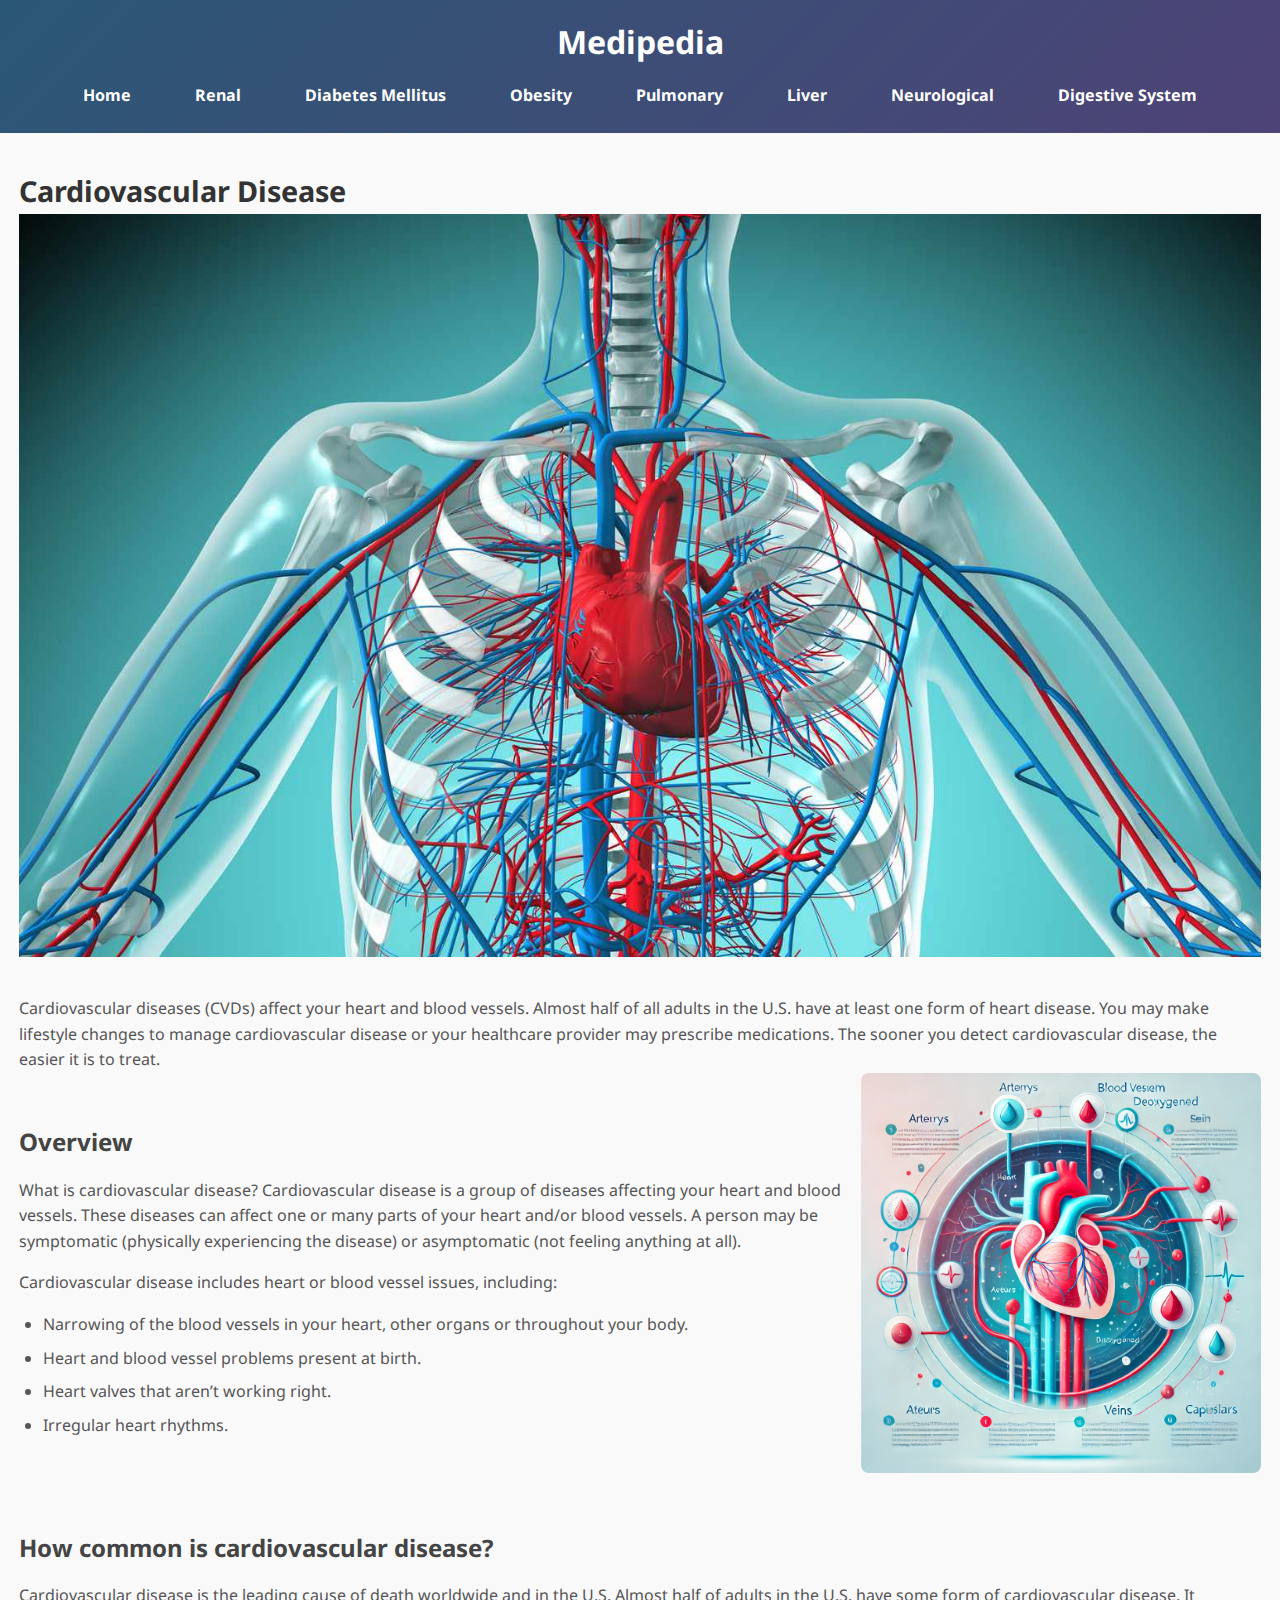
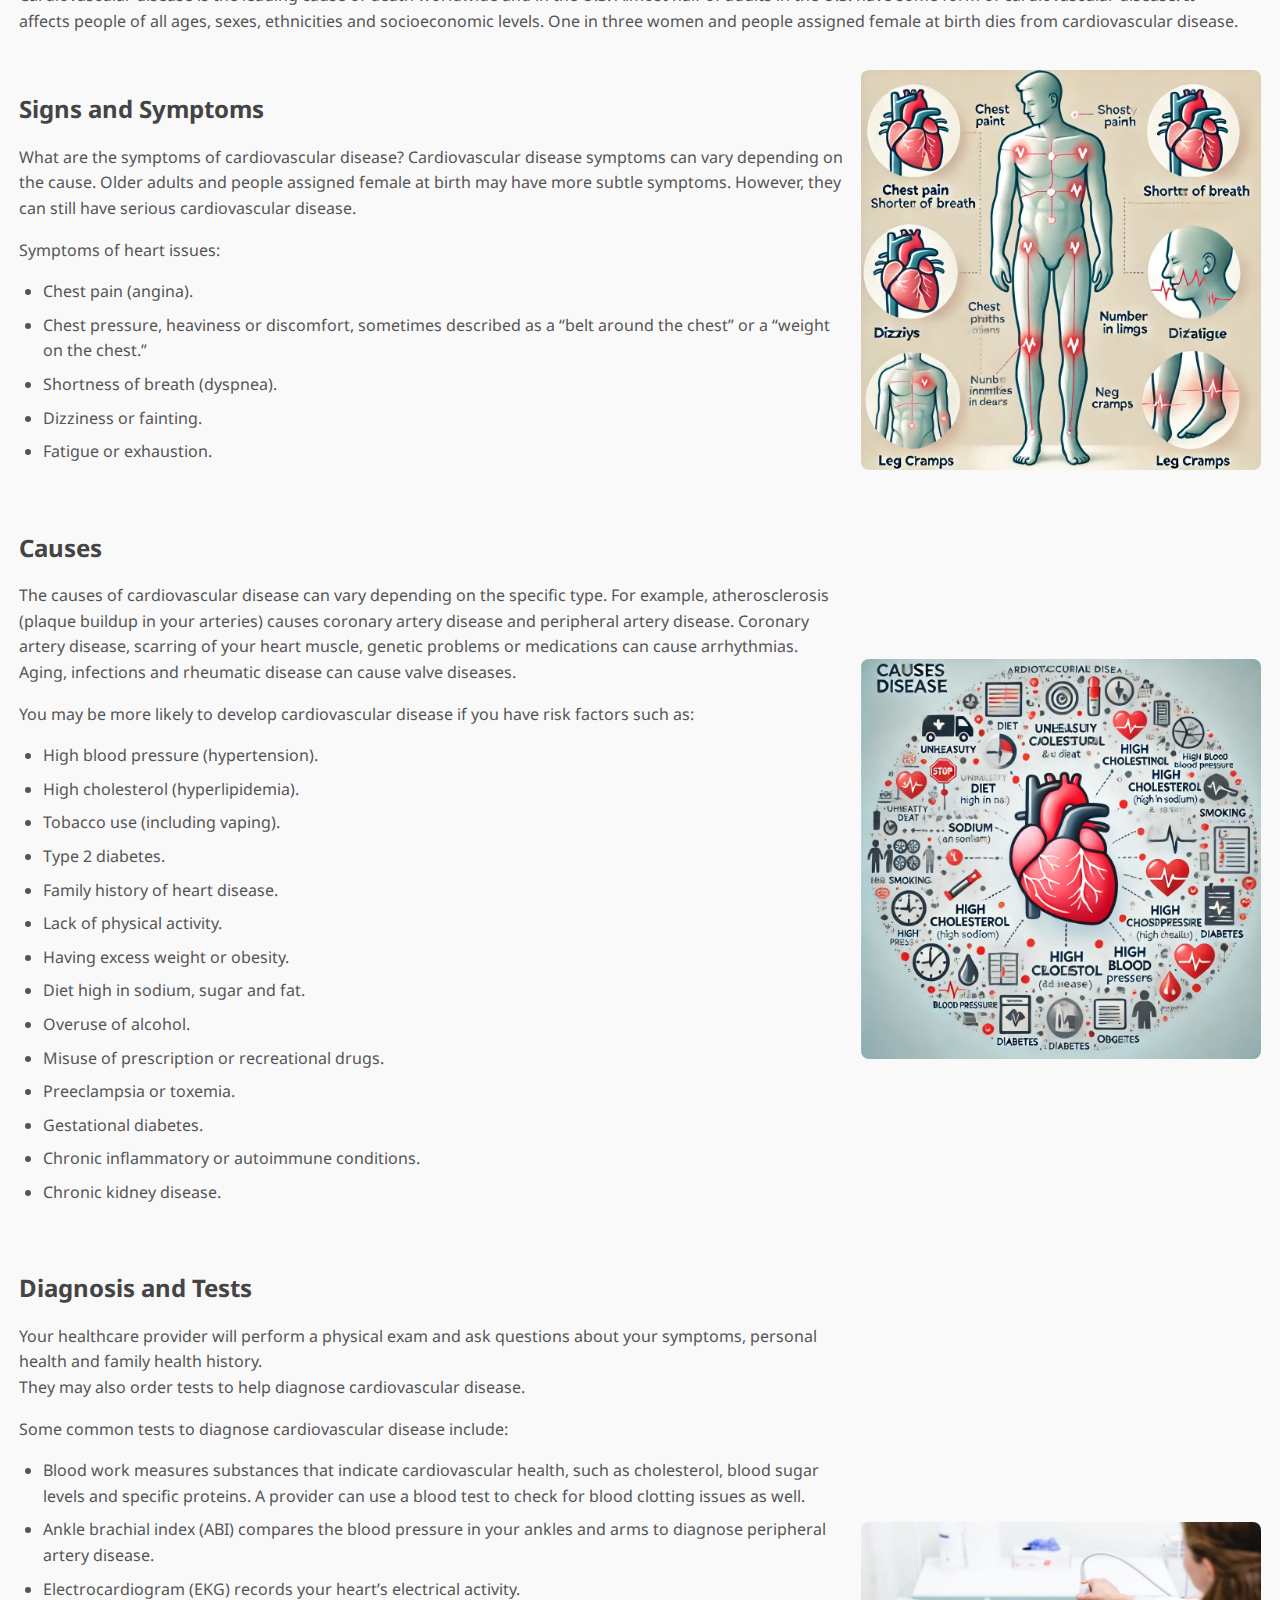
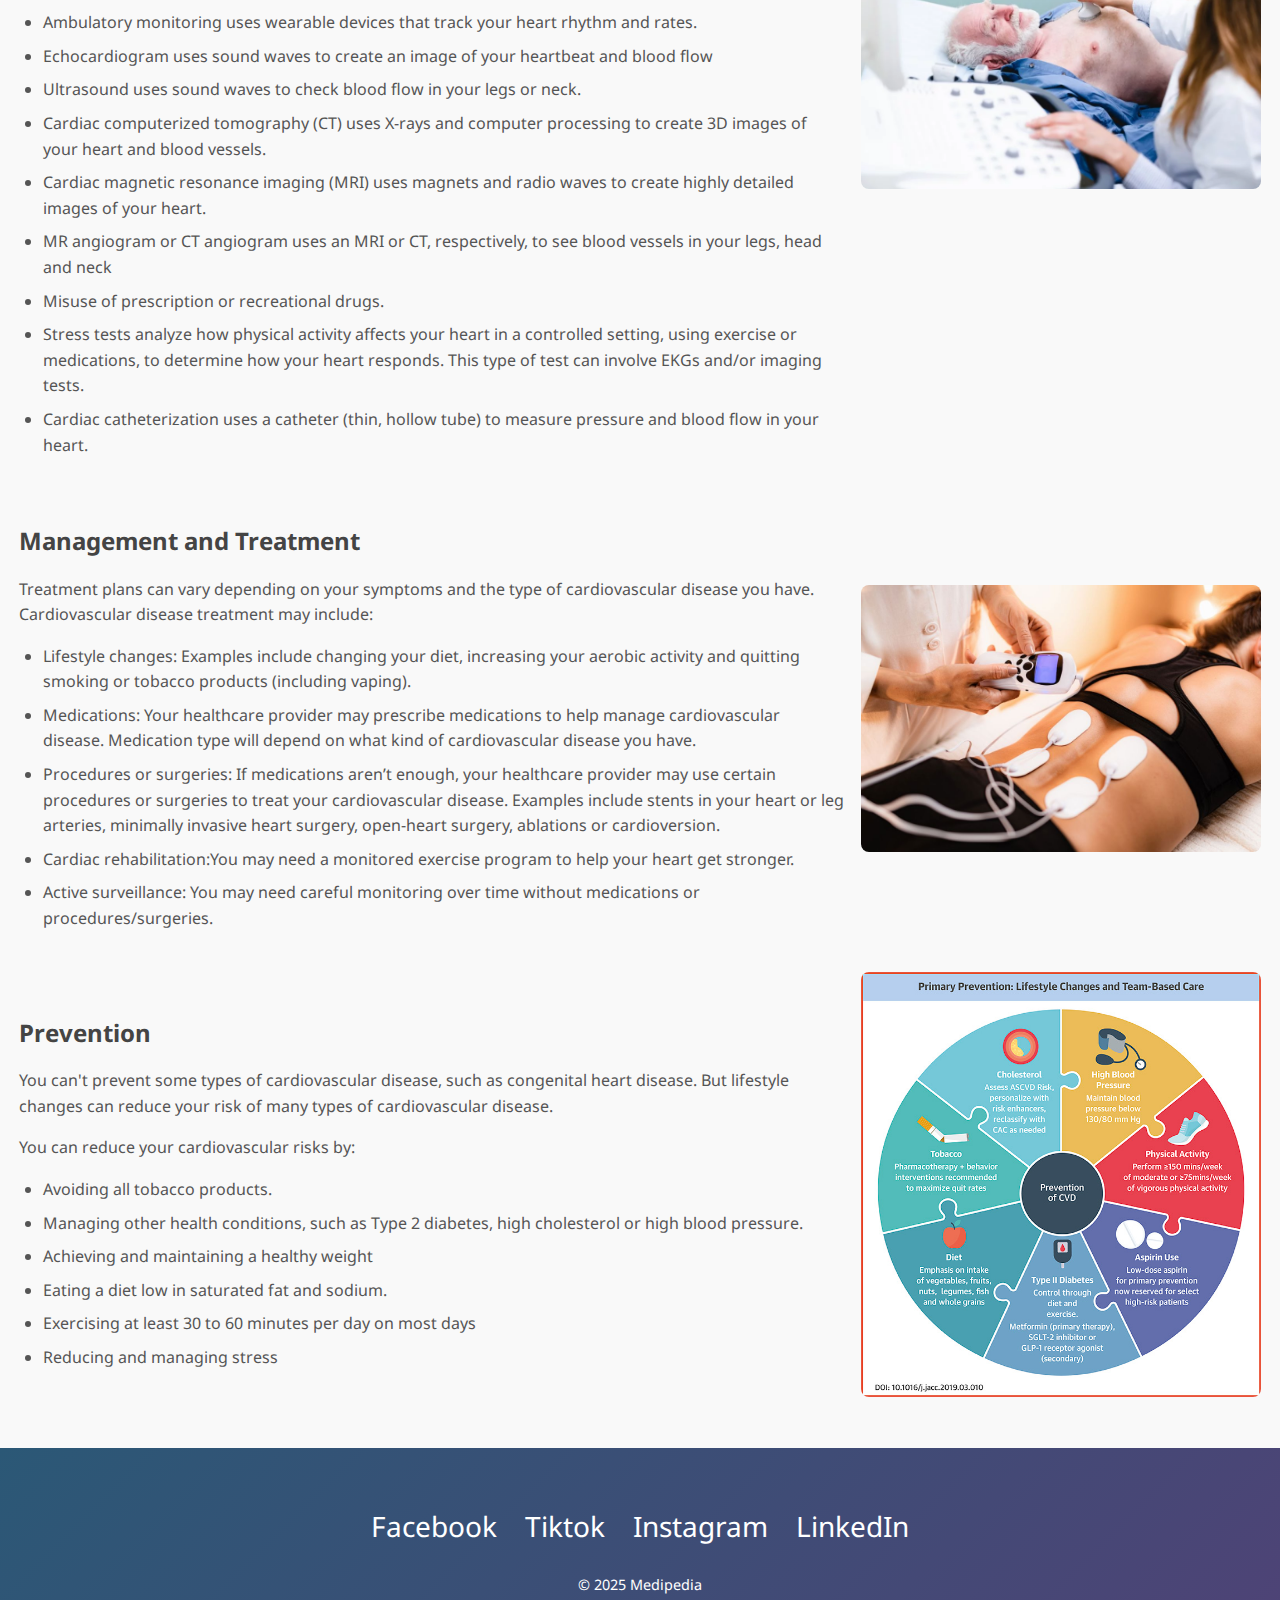
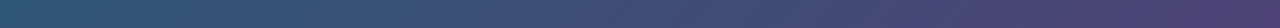
==== cardiovascular.html @ 30bf516c "Medipedia Project" ====
<!DOCTYPE html>
<html lang="en">
<head>
    <meta charset="UTF-8">
    <meta name="viewport" content="width=device-width, initial-scale=1.0">
    <title>Cardiovascular Disease - Medipedia</title>
    <link rel="stylesheet" href="cardiovascular.css">
</head>
<body>
    <header>
        <h1>Medipedia</h1>
        <nav>
            <ul>
                <li><a href="index.html">Home</a></li>
                <li><a href="renal.html">Renal</a></li>
                <li><a href="diabetes.html">Diabetes Mellitus</a></li>
                <li><a href="obesity.html">Obesity</a></li>
                <li><a href="Pulmonary.html">Pulmonary</a></li>
                <li><a href="Liver.html">Liver </a></li>
                <li><a href="Neurological .html">Neurological </a></li>
                <li><a href="Digestive.html">Digestive System </a></li>
            </ul>
        </nav>
    </header>
    <main>
        <section class="content">
            <h2>Cardiovascular Disease</h2>
            <img src="images/cardis.jpg" alt="Cardiovascular Disease" class="intro-img">
            <p>Cardiovascular diseases (CVDs) affect your heart and blood vessels. Almost half of all adults in the U.S. have at least one form of heart disease. You may make lifestyle changes to manage cardiovascular disease or your healthcare provider may prescribe medications. The sooner you detect cardiovascular disease, the easier it is to treat.</p>
            
            <div class="section-with-img">
                <div class="text">
                    <h3>Overview</h3>
                    <p>What is cardiovascular disease? Cardiovascular disease is a group of diseases affecting your heart and blood vessels. These diseases can affect one or many parts of your heart and/or blood vessels. A person may be symptomatic (physically experiencing the disease) or asymptomatic (not feeling anything at all).</p>
                    <p>Cardiovascular disease includes heart or blood vessel issues, including:</p>
                    <ul>
                        <li>Narrowing of the blood vessels in your heart, other organs or throughout your body.</li>
                        <li>Heart and blood vessel problems present at birth.</li>
                        <li>Heart valves that aren’t working right.</li>
                        <li>Irregular heart rhythms.</li>
                    </ul>
                </div>
                <img src="images/overviwe.webp" alt="Overview" class="side-img">
            </div>

            <div class="section-with-img">
                <div class="text">
                    <h3>How common is cardiovascular disease?</h3>
                    <p>Cardiovascular disease is the leading cause of death worldwide and in the U.S. Almost half of adults in the U.S. have some form of cardiovascular disease. It affects people of all ages, sexes, ethnicities and socioeconomic levels. One in three women and people assigned female at birth dies from cardiovascular disease.</p>
                </div>
            </div>

            <div class="section-with-img">
                <div class="text">
                    <h3>Signs and Symptoms</h3>
                    <p>What are the symptoms of cardiovascular disease? Cardiovascular disease symptoms can vary depending on the cause. Older adults and people assigned female at birth may have more subtle symptoms. However, they can still have serious cardiovascular disease.</p>
                    <p>Symptoms of heart issues:</p>
                    <ul>
                        <li>Chest pain (angina).</li>
                        <li>Chest pressure, heaviness or discomfort, sometimes described as a “belt around the chest” or a “weight on the chest.”</li>
                        <li>Shortness of breath (dyspnea).</li>
                        <li>Dizziness or fainting.</li>
                        <li>Fatigue or exhaustion.</li>
                    </ul>
                </div>
                <img src="images/signs.webp" alt="Symptoms" class="side-img">
            </div>

            <div class="section-with-img">
                <div class="text">
                    <h3>Causes</h3>
                    <p>The causes of cardiovascular disease can vary depending on the specific type. For example, atherosclerosis (plaque buildup in your arteries) causes coronary artery disease and peripheral artery disease. Coronary artery disease, scarring of your heart muscle, genetic problems or medications can cause arrhythmias. Aging, infections and rheumatic disease can cause valve diseases.</p>
                    <p>You may be more likely to develop cardiovascular disease if you have risk factors such as:</p>
                    <ul>
                        <li>High blood pressure (hypertension).</li>
                        <li>High cholesterol (hyperlipidemia).</li>
                        <li>Tobacco use (including vaping).</li>
                        <li>Type 2 diabetes.</li>
                        <li>Family history of heart disease.</li>
                        <li>Lack of physical activity.</li>
                        <li>Having excess weight or obesity.</li>
                        <li>Diet high in sodium, sugar and fat.</li>
                        <li>Overuse of alcohol.</li>
                        <li>Misuse of prescription or recreational drugs.</li>
                        <li>Preeclampsia or toxemia.</li>
                        <li>Gestational diabetes.</li>
                        <li>Chronic inflammatory or autoimmune conditions.</li>
                        <li>Chronic kidney disease.</li>
                    </ul>
                </div>
                <img src="images/causes.webp" alt="Causes" class="side-img">
            </div>
            <div class="section-with-img">
                <div class="text">
                    <h3>Diagnosis and Tests</h3>
                    <p>Your healthcare provider will perform a physical exam and ask questions about your symptoms, personal health and family health history. <br> They may also order tests to help diagnose cardiovascular disease.</p>
                    <p>Some common tests to diagnose cardiovascular disease include:</p>
                    <ul>
                        <li>Blood work measures substances that indicate cardiovascular health, such as cholesterol, blood sugar levels and specific proteins. A provider can use a blood test to check for blood clotting issues as well.</li>
                        <li>Ankle brachial index (ABI) compares the blood pressure in your ankles and arms to diagnose peripheral artery disease.</li>
                        <li>Electrocardiogram (EKG) records your heart’s electrical activity.</li>
                        <li>Ambulatory monitoring uses wearable devices that track your heart rhythm and rates.</li>
                        <li>Echocardiogram uses sound waves to create an image of your heartbeat and blood flow</li>
                        <li>Ultrasound uses sound waves to check blood flow in your legs or neck.</li>
                        <li>Cardiac computerized tomography (CT) uses X-rays and computer processing to create 3D images of your heart and blood vessels.</li>
                        <li>Cardiac magnetic resonance imaging (MRI) uses magnets and radio waves to create highly detailed images of your heart.</li>
                        <li>MR angiogram or CT angiogram uses an MRI or CT, respectively, to see blood vessels in your legs, head and neck</li>
                        <li>Misuse of prescription or recreational drugs.</li>
                        <li>Stress tests analyze how physical activity affects your heart in a controlled setting, using exercise or medications, to determine how your heart responds. This type of test can involve EKGs and/or imaging tests.</li>
                        <li>Cardiac catheterization uses a catheter (thin, hollow tube) to measure pressure and blood flow in your heart. </li>
            
                    </ul>
                </div>
                <img src="images/Diagnostictest.webp" alt="Diagnosis and Tests" class="side-img">
            </div>
            <div class="section-with-img">
                <div class="text">
                    <h3>Management and Treatment</h3>
                    
                    <p>Treatment plans can vary depending on your symptoms and the type of cardiovascular disease you have. <br> Cardiovascular disease treatment may include:</p>
                    <ul>
                        <li>Lifestyle changes: Examples include changing your diet, increasing your aerobic activity and quitting smoking or tobacco products (including vaping).</li>
                        <li>Medications: Your healthcare provider may prescribe medications to help manage cardiovascular disease. Medication type will depend on what kind of cardiovascular disease you have.</li>
                        <li>Procedures or surgeries: If medications aren’t enough, your healthcare provider may use certain procedures or surgeries to treat your cardiovascular disease. Examples include stents in your heart or leg arteries, minimally invasive heart surgery, open-heart surgery, ablations or cardioversion.</li>
                        <li>Cardiac rehabilitation:You may need a monitored exercise program to help your heart get stronger.</li>
                        <li>Active surveillance: You may need careful monitoring over time without medications or procedures/surgeries.</li>
                    </ul>
                </div>
                <img src="images/managemnet.jpeg" alt="Management and Treatment" class="side-img">
            </div>
            <div class="section-with-img">
                <div class="text">
                    <h3>Prevention</h3>
                    <p>You can't prevent some types of cardiovascular disease, such as congenital heart disease. But lifestyle changes can reduce your risk of many types of cardiovascular disease.</p>
                    <p>You can reduce your cardiovascular risks by:</p>
                    <ul>
                        <li>Avoiding all tobacco products.</li>
                        <li>Managing other health conditions, such as Type 2 diabetes, high cholesterol or high blood pressure.</li>
                        <li>Achieving and maintaining a healthy weight</li>
                        <li>Eating a diet low in saturated fat and sodium.</li>
                        <li>Exercising at least 30 to 60 minutes per day on most days</li>
                        <li>Reducing and managing stress</li>
                    </ul>
                </div>
                <img src="images/prenavtiotin.jpeg" alt="Prevention" class="side-img">
            </div>

          
        </section>
    </main>
    <footer>
        <div class="social-icons">
            <a href="https://www.facebook.com/">Facebook</a>
            <a href="https://www.tiktok.com/en/">Tiktok</a>
            <a href="https://www.instagram.com/">Instagram</a>
            <a href="https://pk.linkedin.com/"></i>LinkedIn</a>
        </div>
        <p>&copy; 2025 Medipedia</p>
    </footer>
</body>
</html>
---- cardiovascular.css ----
@font-face {
    font-family:MyFont;
    src: url(fonts/NotoSans-VariableFont_wdth\,wght.ttf);
}
* {
    margin: 0;
    padding: 0;
    box-sizing: border-box;
}

body {
    font-family: MyFont;
    line-height: 1.6;
}

header {
    background: linear-gradient(135deg, #2b5876, #4e4376);
    color: #fff;
    padding: 1rem 0;
    text-align: center;
}

header h1 {
    margin-bottom: 0.5rem;
}

nav ul {
    list-style: none;
    display: flex;
    justify-content: center;
    padding: 0;
    /* background-color: #444; */
    border-radius: 8px;
}

nav ul li {
    margin: 0 1rem;
}

nav ul li a {
    color: #fff;
    text-decoration: none;
    text-transform: capitalize;
    font-weight: bold;
    padding: 0.5rem 1rem;
    display: block;
    border-radius: 4px;
    transition: background-color 0.3s, color 0.3s;
}

nav ul li a:hover {
    background-color: #82aee0;
    color: black;
}


.content {
        line-height: 1.6;
        background-color: #f9f9f9;
        color: #333;
        padding: 1.2rem;
    }

.intro-img {
    width: 100%;
    height: auto;
   
    margin-bottom: 1rem;
}

.section-with-img {
    display: flex;
    margin-bottom: 2rem;
    align-items: center;
}

.section-with-img .text {
    flex: 1;
    padding-right: 1rem;
}

.section-with-img .side-img {
    width: 400px;
    height: auto;
    border-radius: 8px;
}

.content h2 {
    margin-top: 1rem;
    color: #333;
    font-size: 1.8rem;
}

.content h3 {
    margin-top: 1.5rem;
    color: #444;
    font-size: 1.5rem;
}

.content p {
    margin-top: 1rem;
    color: #555;
}

.content ul {
    margin-top: 1rem;
    padding-left: 1.5rem;
    color: #555;
}

.content ul li {
    margin-bottom: 0.5rem;
}
footer {
    background: linear-gradient(135deg, #2b5876, #4e4376);
    color: #fff;
    text-align: center;
    padding: 2rem 0;
    position: relative;
}

footer .social-icons {
    margin: 1.5rem 0;
}

footer .social-icons a {
    margin: 0 0.75rem;
    color: #fff;
    text-decoration: none;
    font-size: 1.75rem;
    transition: color 0.3s;
}

footer .social-icons a:hover {
    color: #7e7474;
}

footer p {
    margin: 0;
    font-size: 0.9rem;
}

/* Responsive design */
@media (max-width: 768px) {
    .section-with-img {
        flex-direction: column;
        align-items: flex-start;
    }
    
    .section-with-img .text {
        padding-right: 0;
    }
    
    .section-with-img .side-img {
        width: 100%;
        margin-top: 1rem;
    }
    
    .content h2 {
        font-size: 1.5rem;
    }
    
    .content h3 {
        font-size: 1.3rem;
    }
}
@media (max-width: 600px) {
    nav ul {
        flex-direction: column;
        align-items: center;
    }

    nav ul li {
        margin: 0.5rem 0;
    }
}
@media (max-width: 480px) {
    header h1 {
        font-size: 1.5rem;
    }

    nav ul {
        flex-direction: column;
    }

}
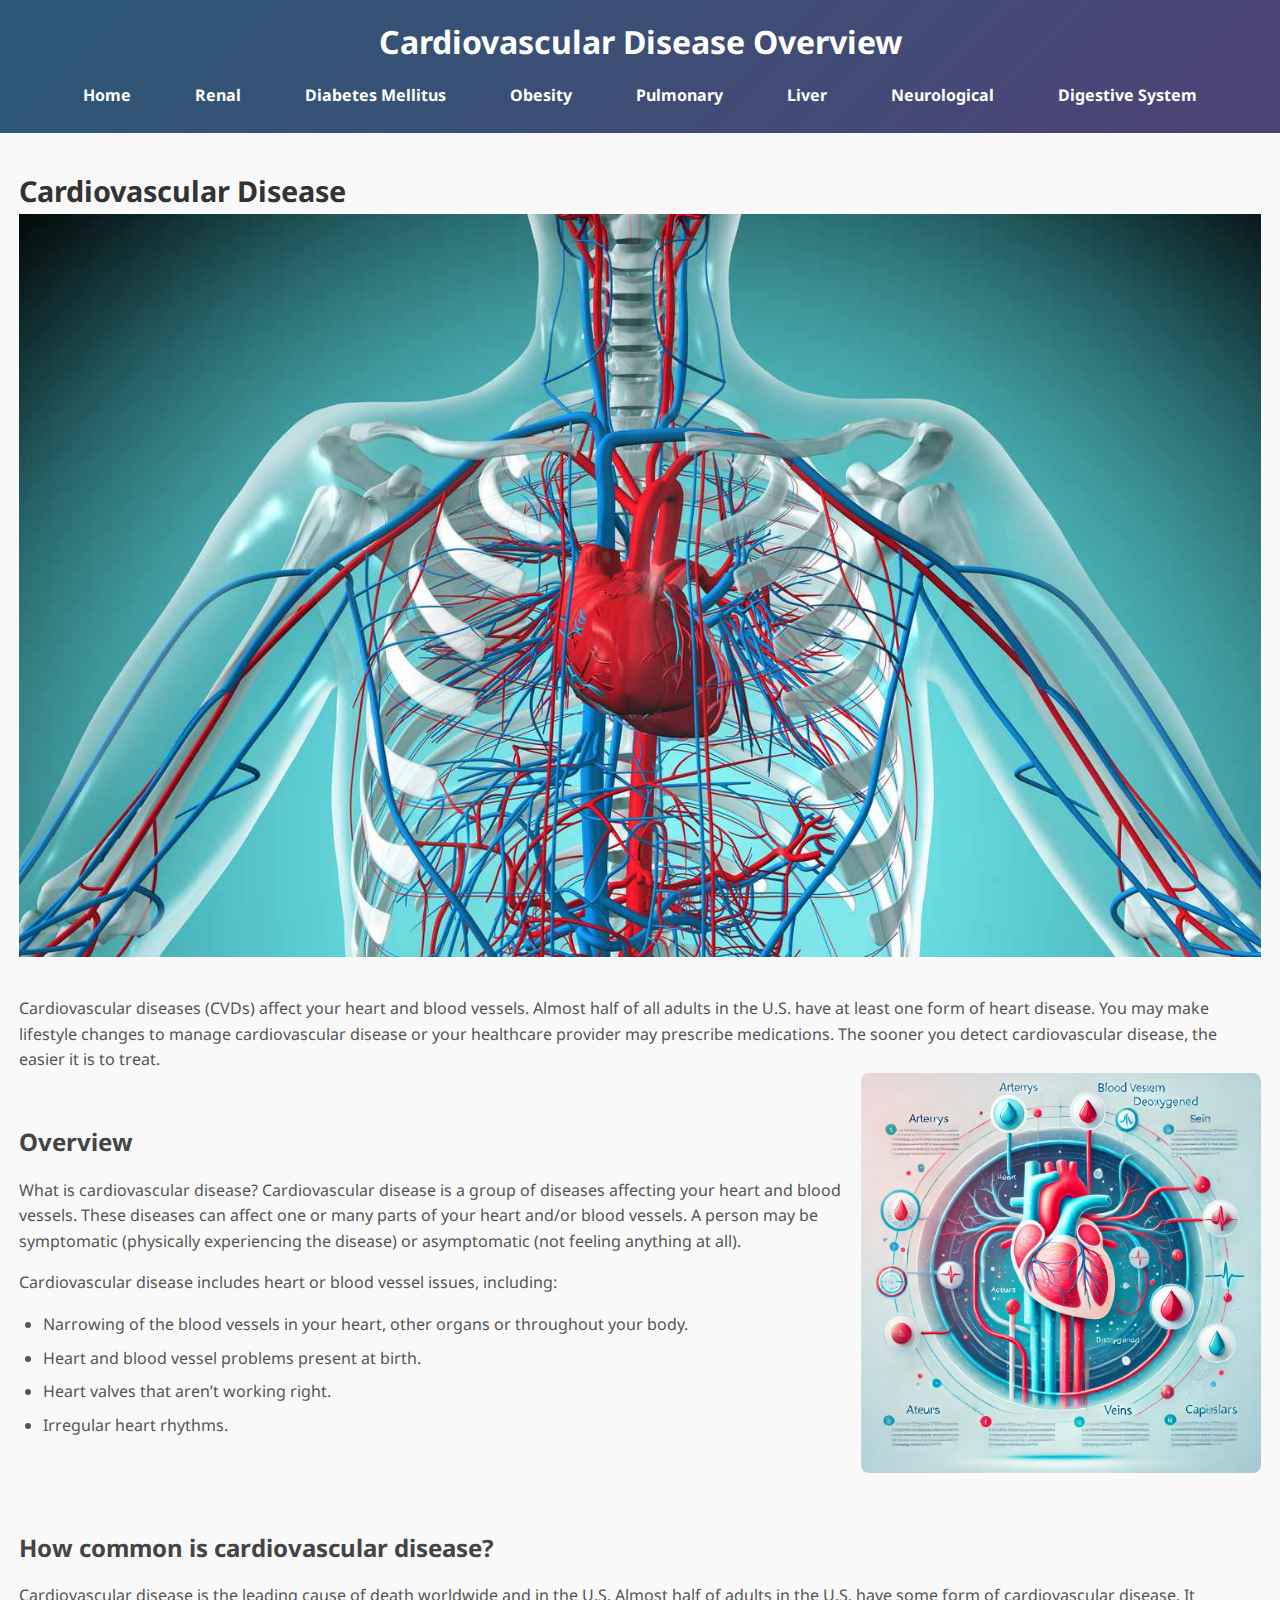
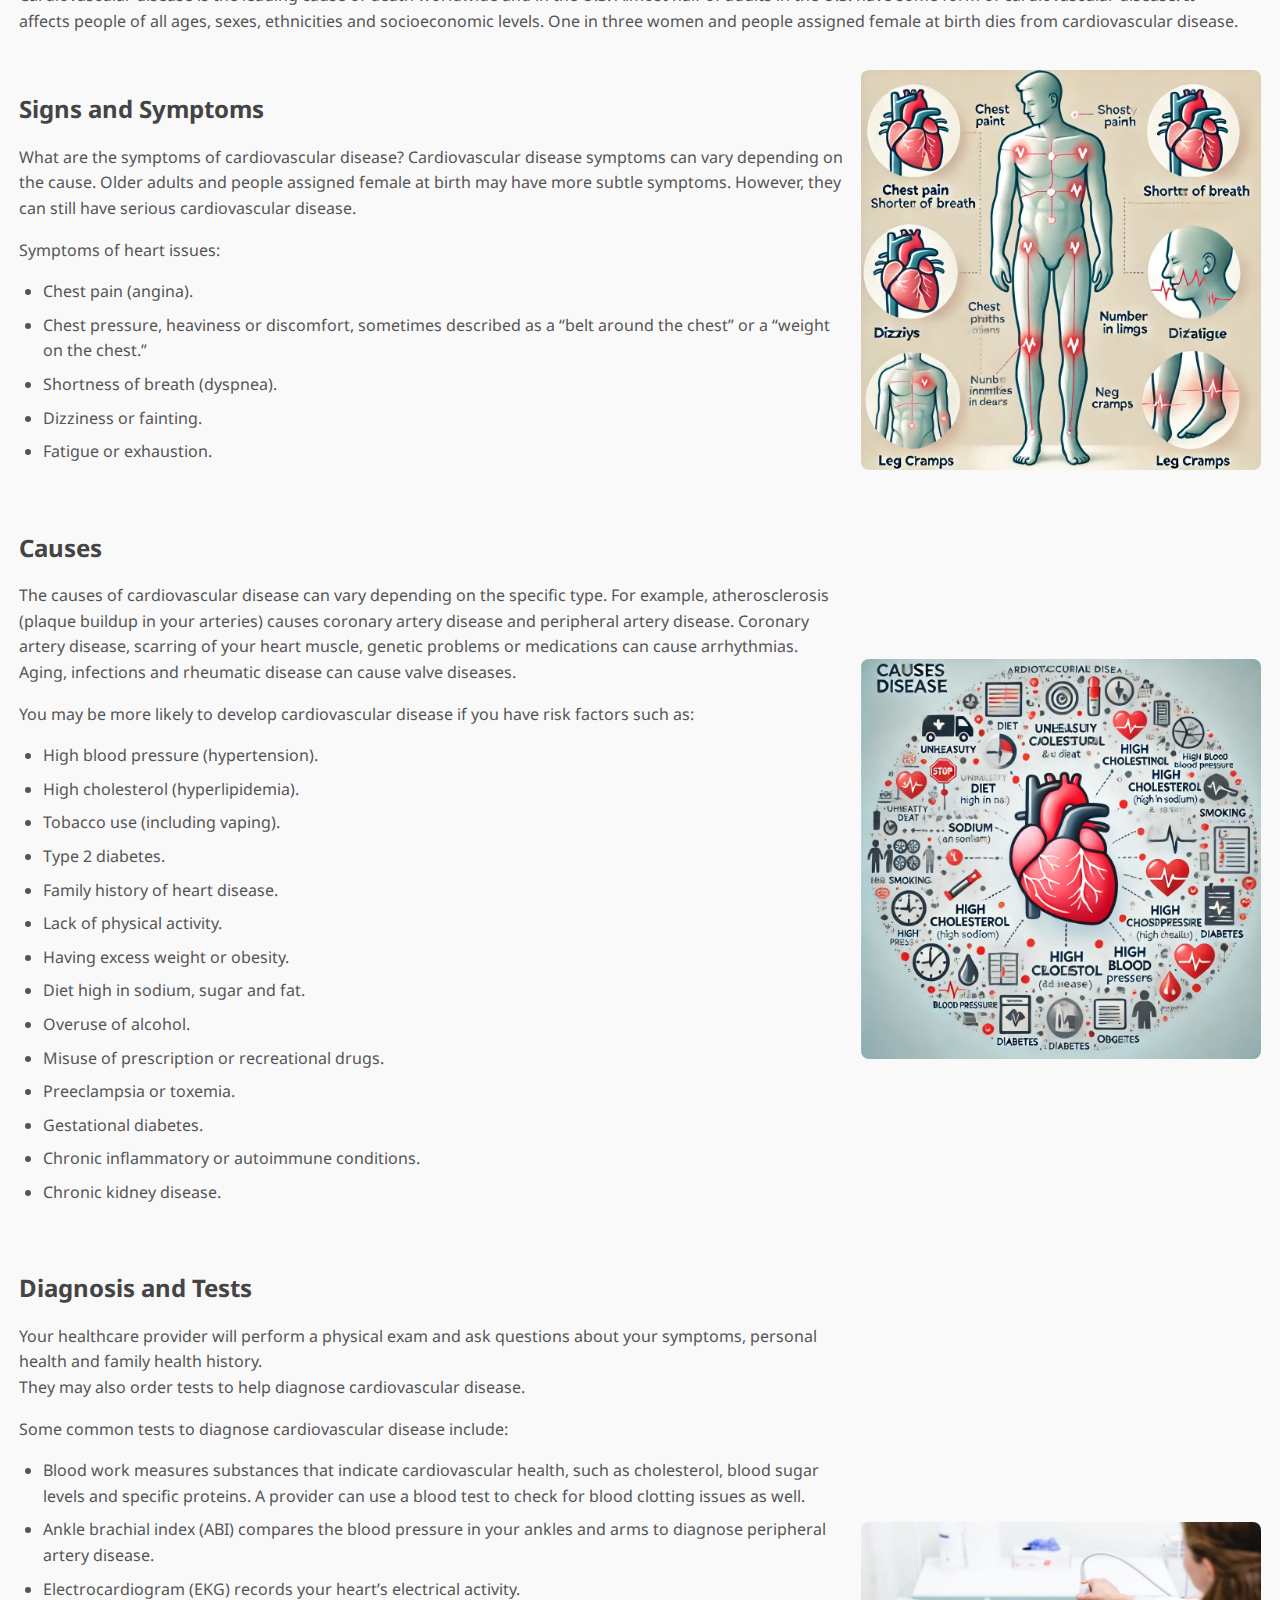
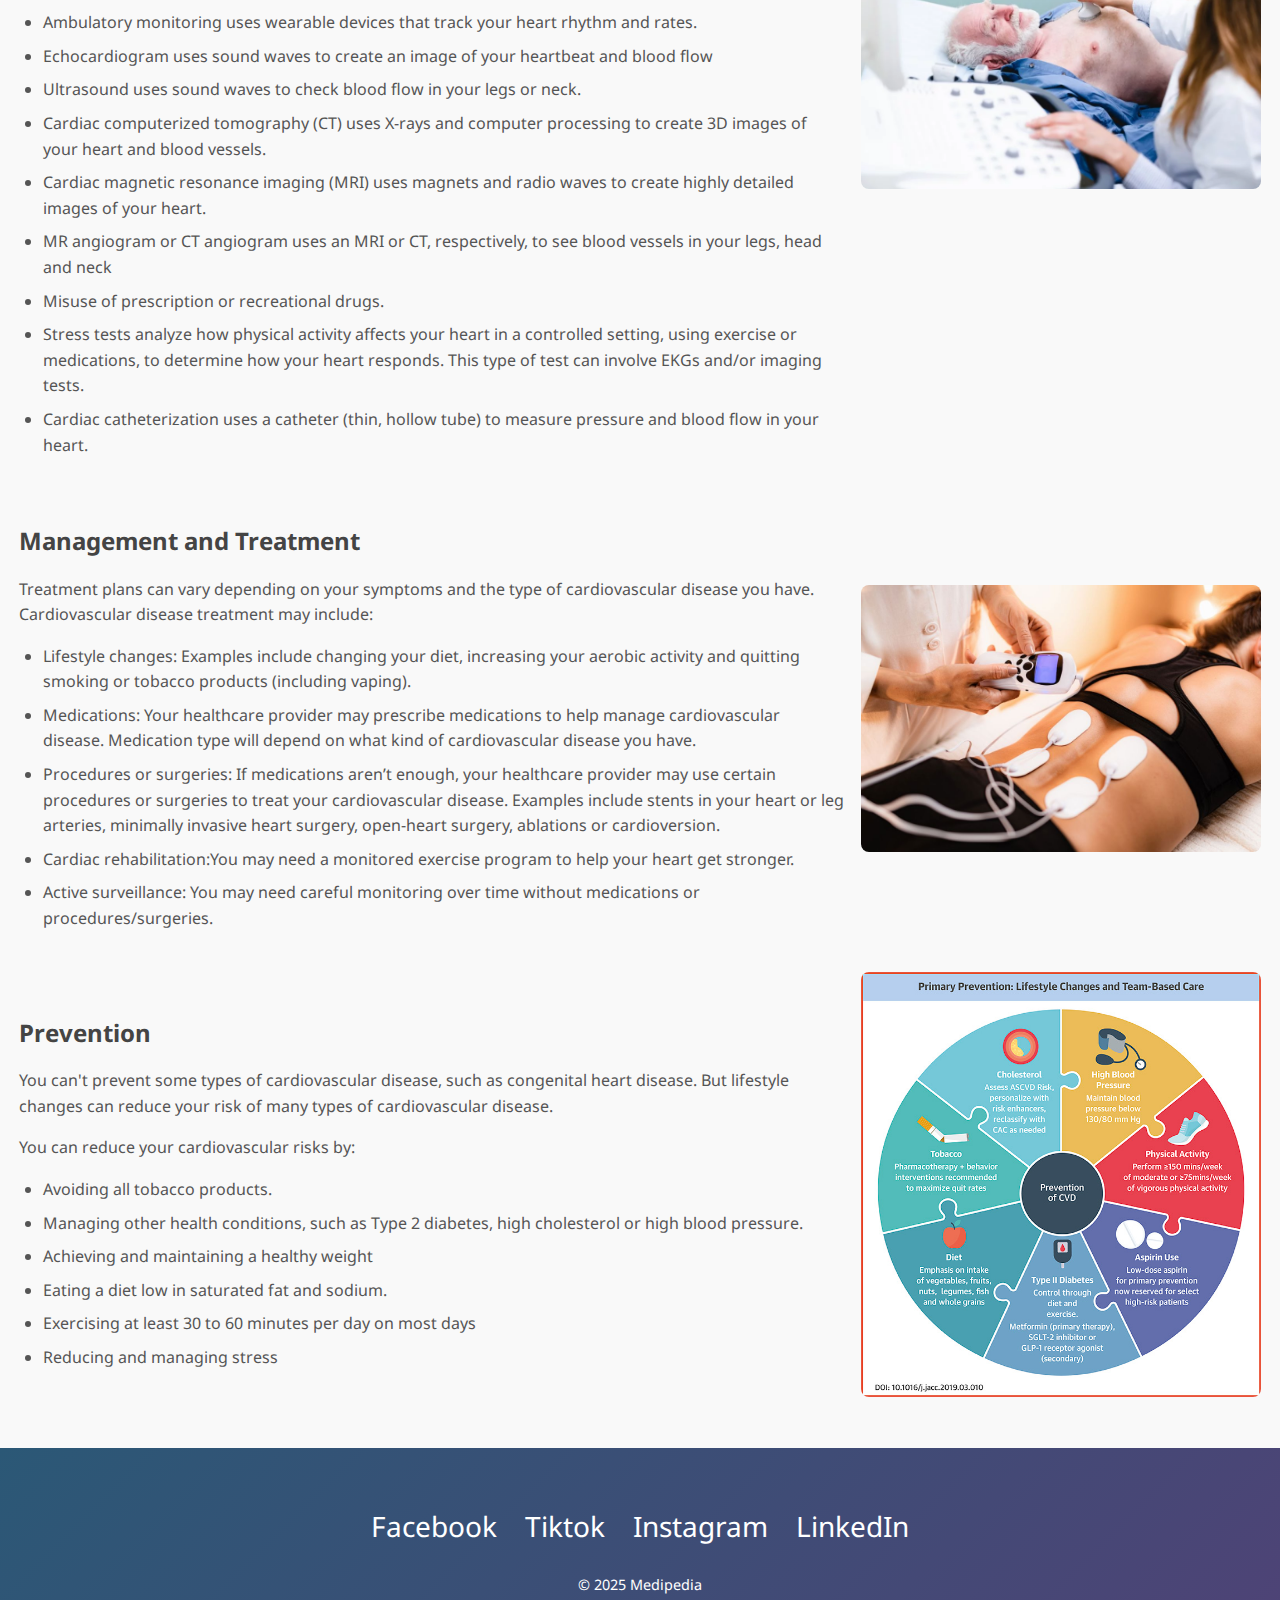
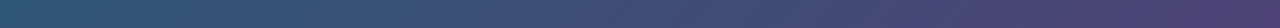
==== commit 54db6ddd: "In header h1 Changed" ====
--- a/cardiovascular.html
+++ b/cardiovascular.html
@@ -8,7 +8,7 @@
 </head>
 <body>
     <header>
-        <h1>Medipedia</h1>
+        <h1>Cardiovascular Disease Overview</h1>
         <nav>
             <ul>
                 <li><a href="index.html">Home</a></li>
--- a/cardiovascular.css
+++ b/cardiovascular.css
@@ -140,7 +140,6 @@
     font-size: 0.9rem;
 }
 
-/* Responsive design */
 @media (max-width: 768px) {
     .section-with-img {
         flex-direction: column;
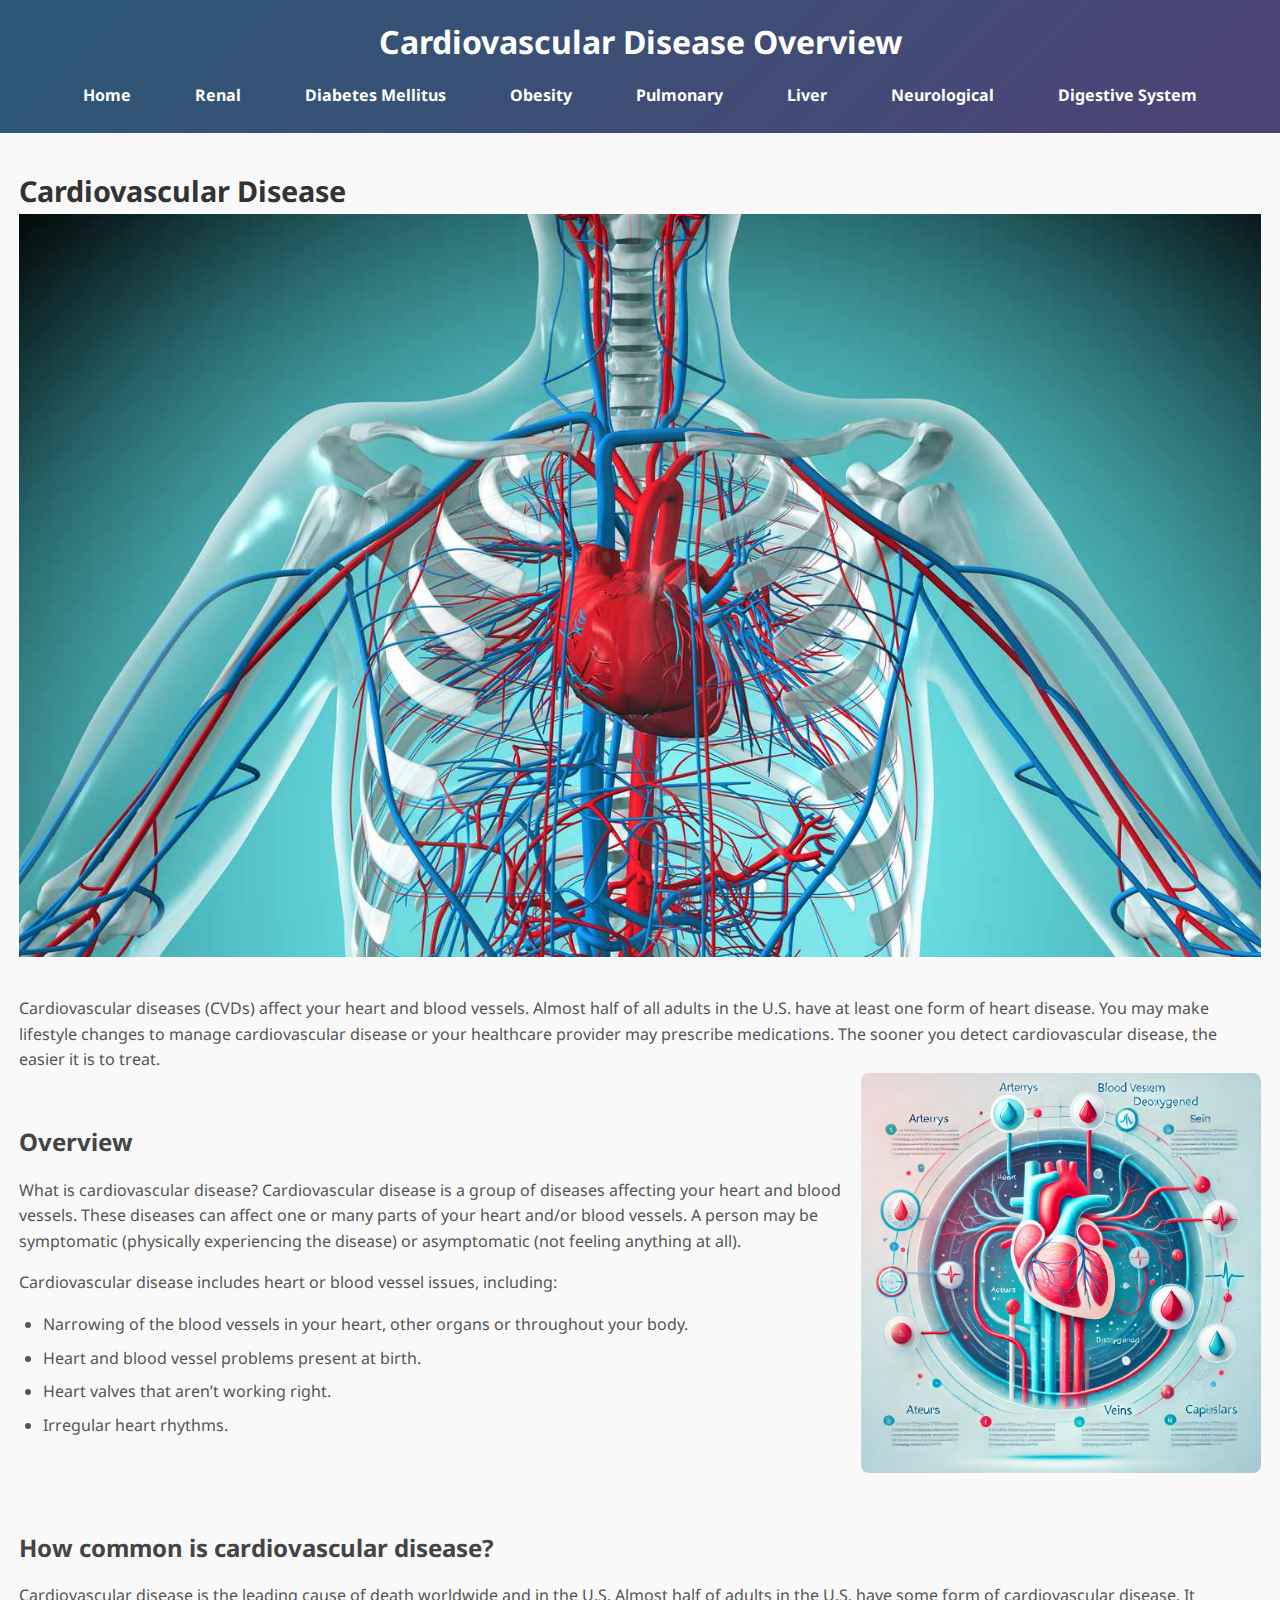
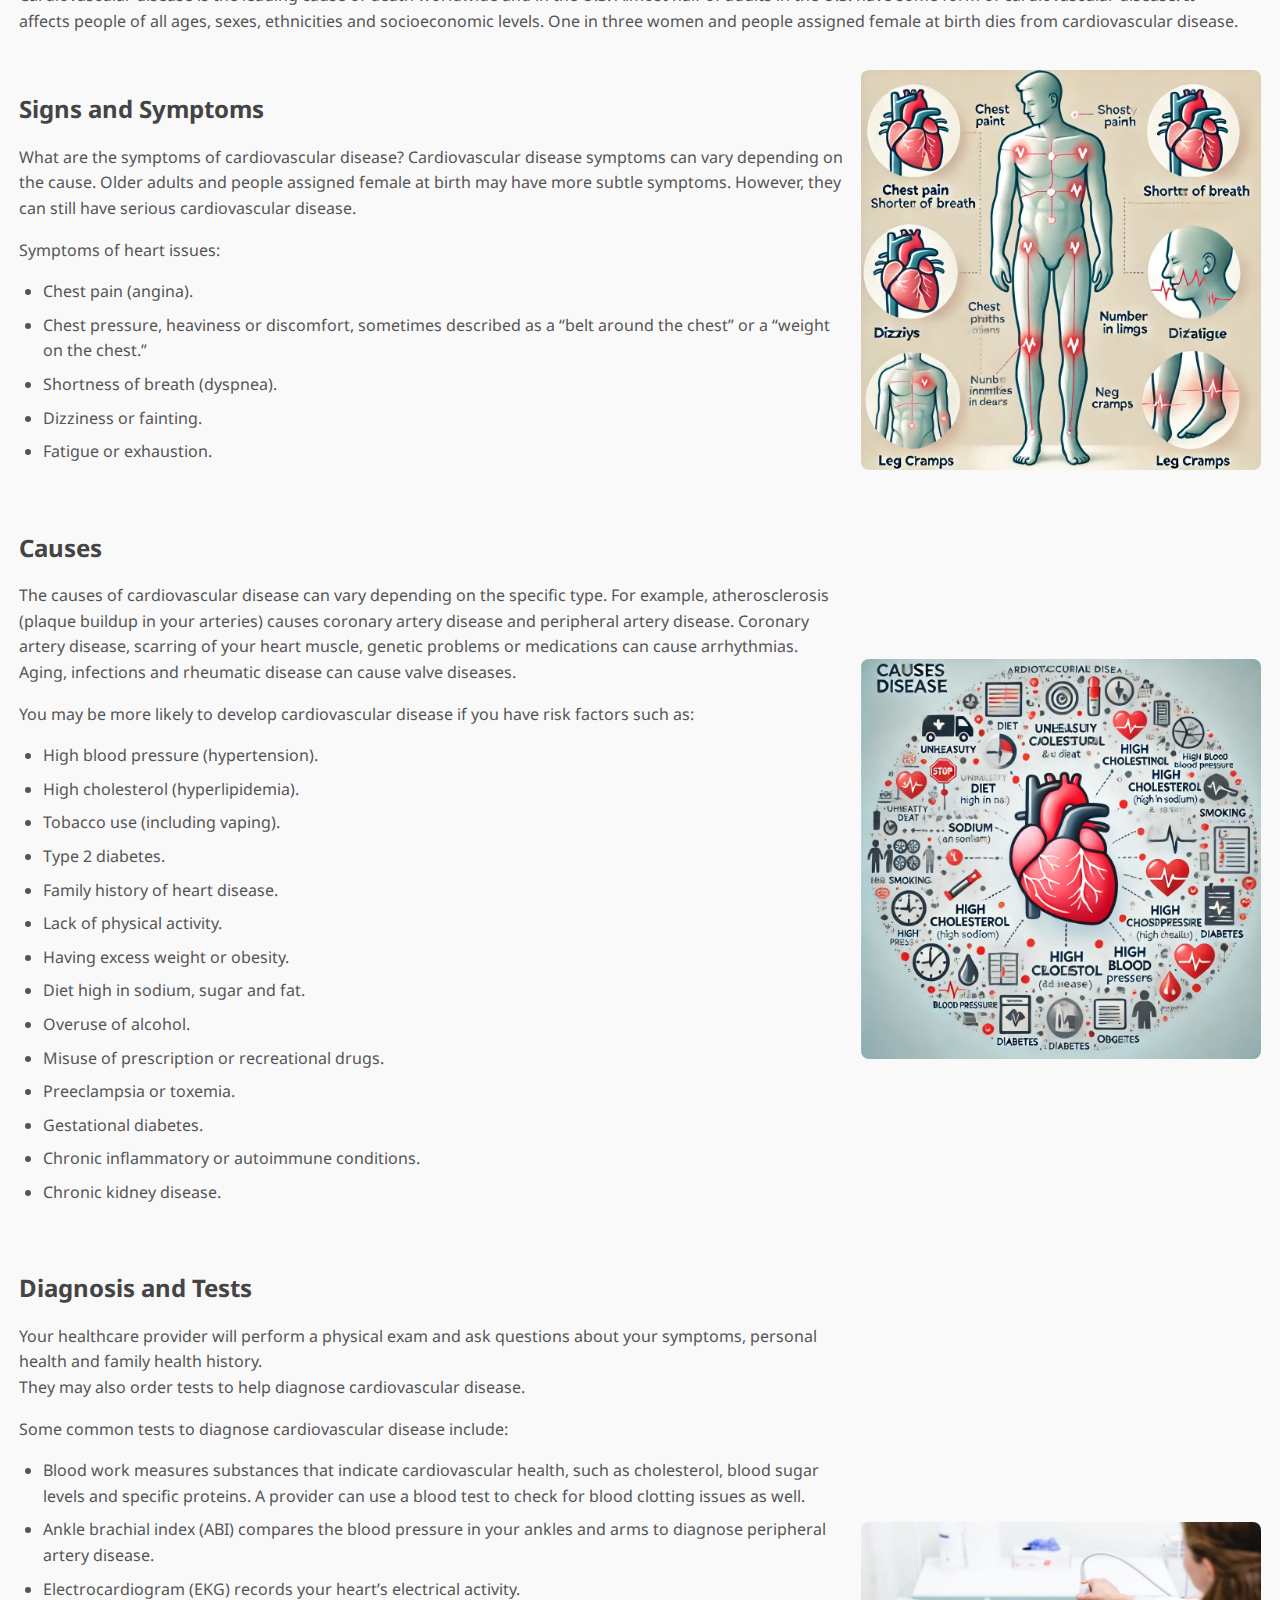
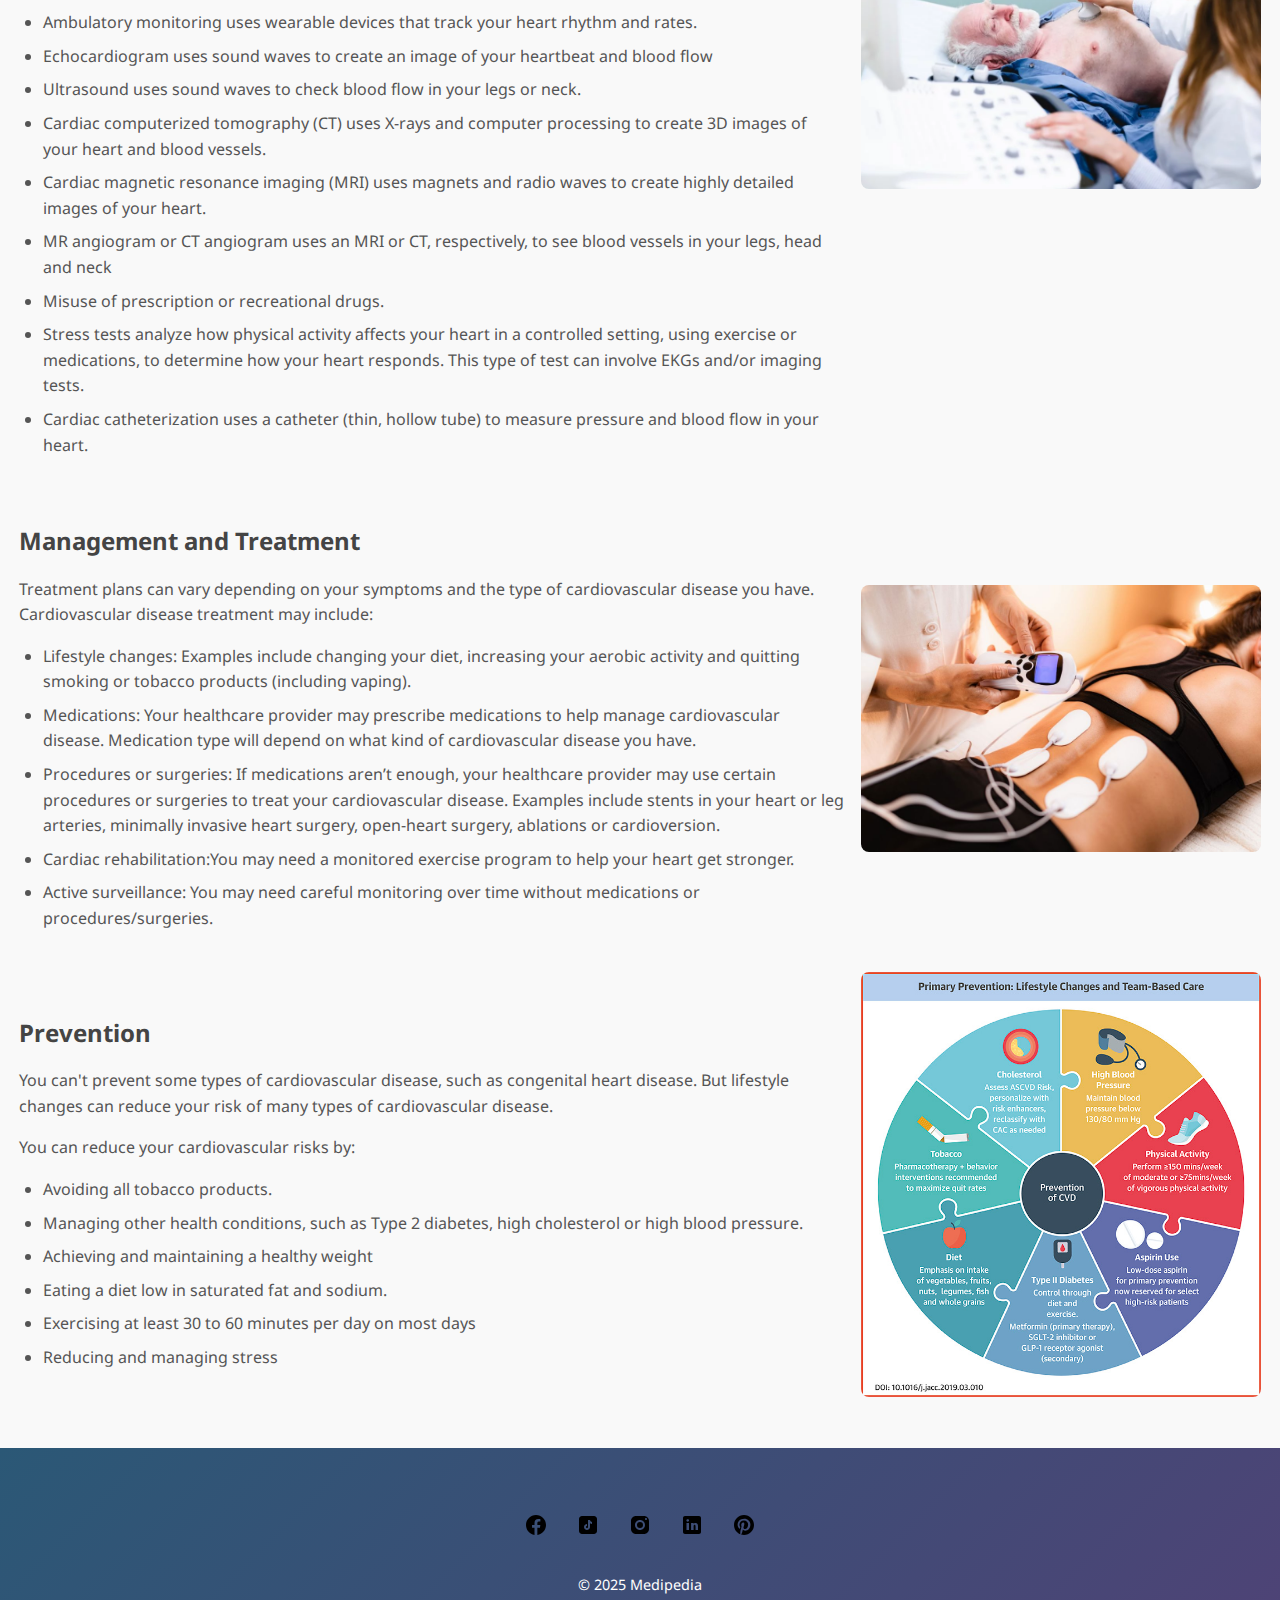
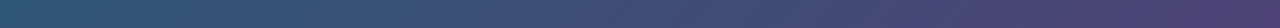
==== commit a41790b9: "Added Social Media Icons In the footer" ====
--- a/cardiovascular.html
+++ b/cardiovascular.html
@@ -150,10 +150,13 @@
     </main>
     <footer>
         <div class="social-icons">
-            <a href="https://www.facebook.com/">Facebook</a>
-            <a href="https://www.tiktok.com/en/">Tiktok</a>
-            <a href="https://www.instagram.com/">Instagram</a>
-            <a href="https://pk.linkedin.com/"></i>LinkedIn</a>
+            <div class="social-icons">
+                <a href="https://www.facebook.com/"><img src="images/icons8-facebook.svg" alt="FacebookIcon"></a>
+                <a href="https://www.tiktok.com/en/"><img src="images/icons8-tiktok.svg" alt="TiktokIcon"></a>
+                <a href="https://www.instagram.com/"><img src="images/icons8-instagram.svg" alt="InstagramIcon"></a>
+                <a href="https://pk.linkedin.com/"><img src="images/icons8-linkedin.svg" alt="LinkedInIcon"></a>
+                <a href="https://www.pinterest.com/"><img src="images/icons8-pinterest.svg" alt="PinterestIcon"></a>
+            </div>
         </div>
         <p>&copy; 2025 Medipedia</p>
     </footer>
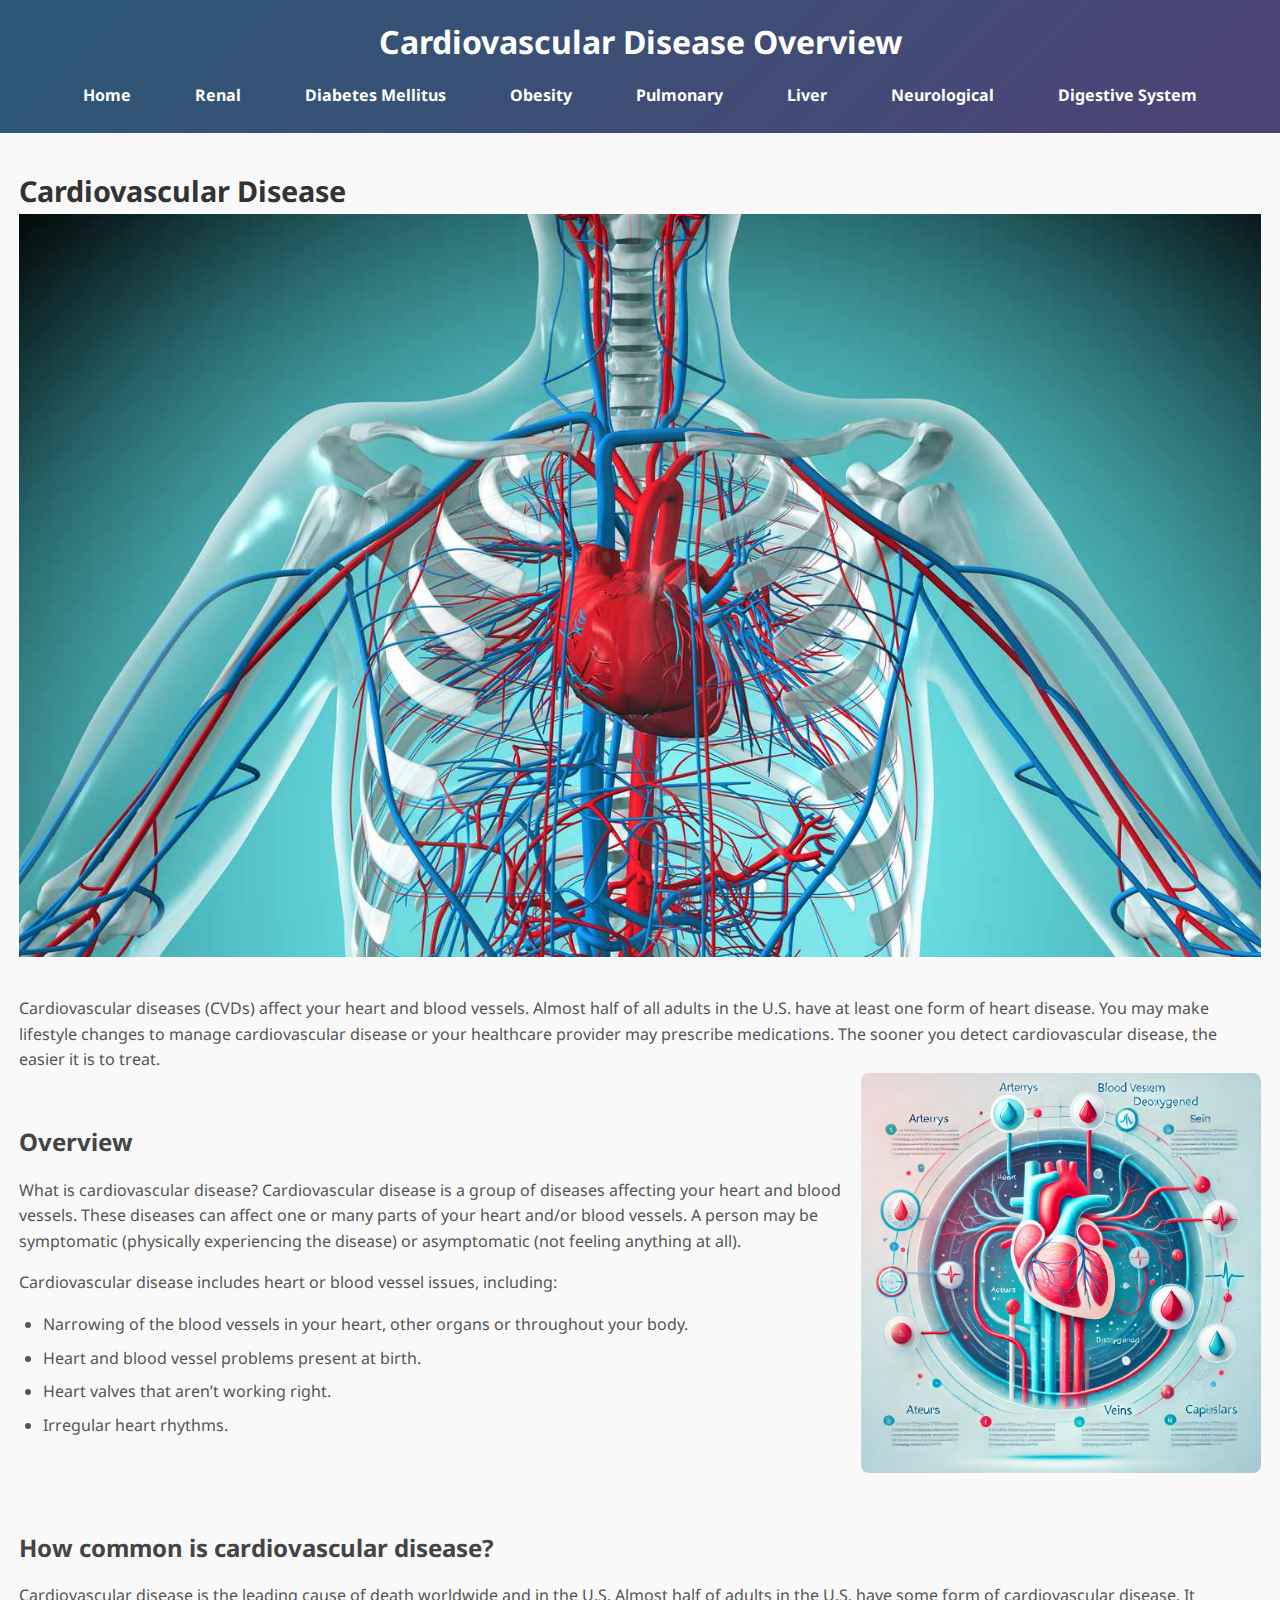
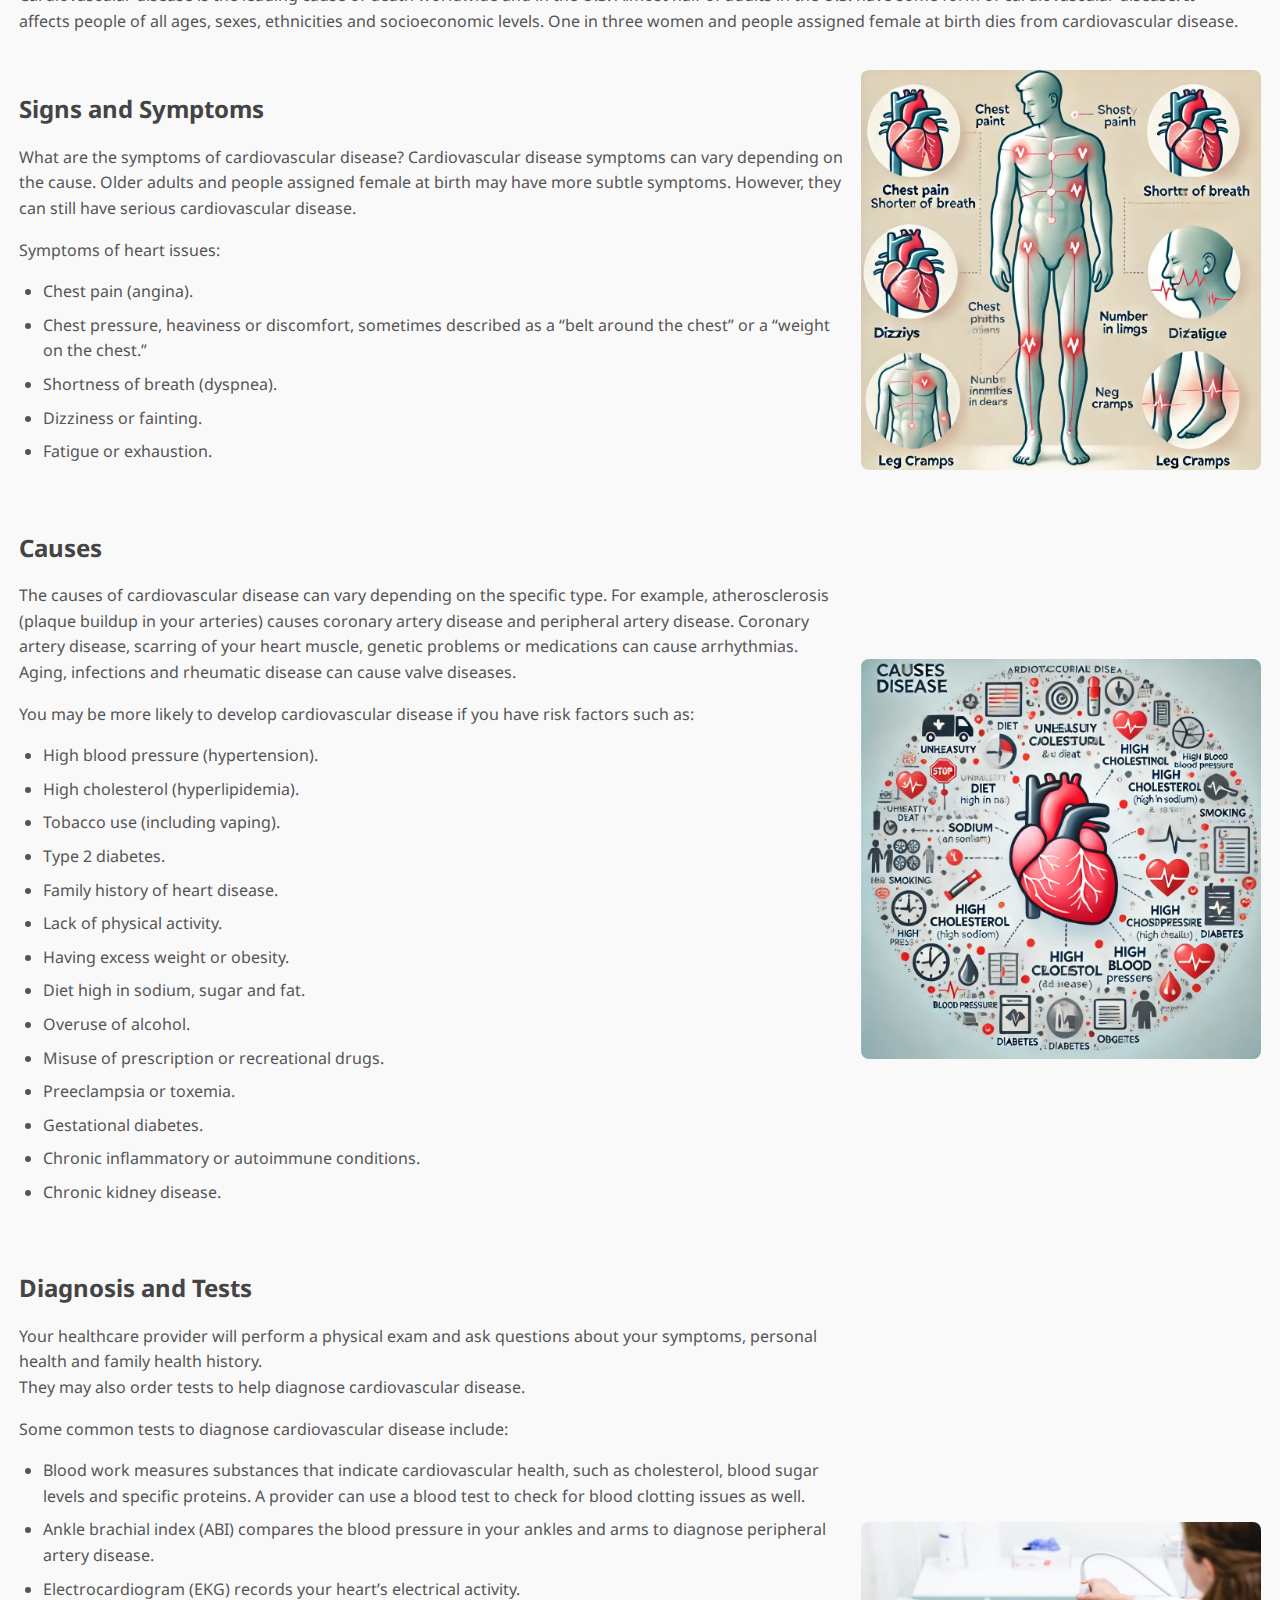
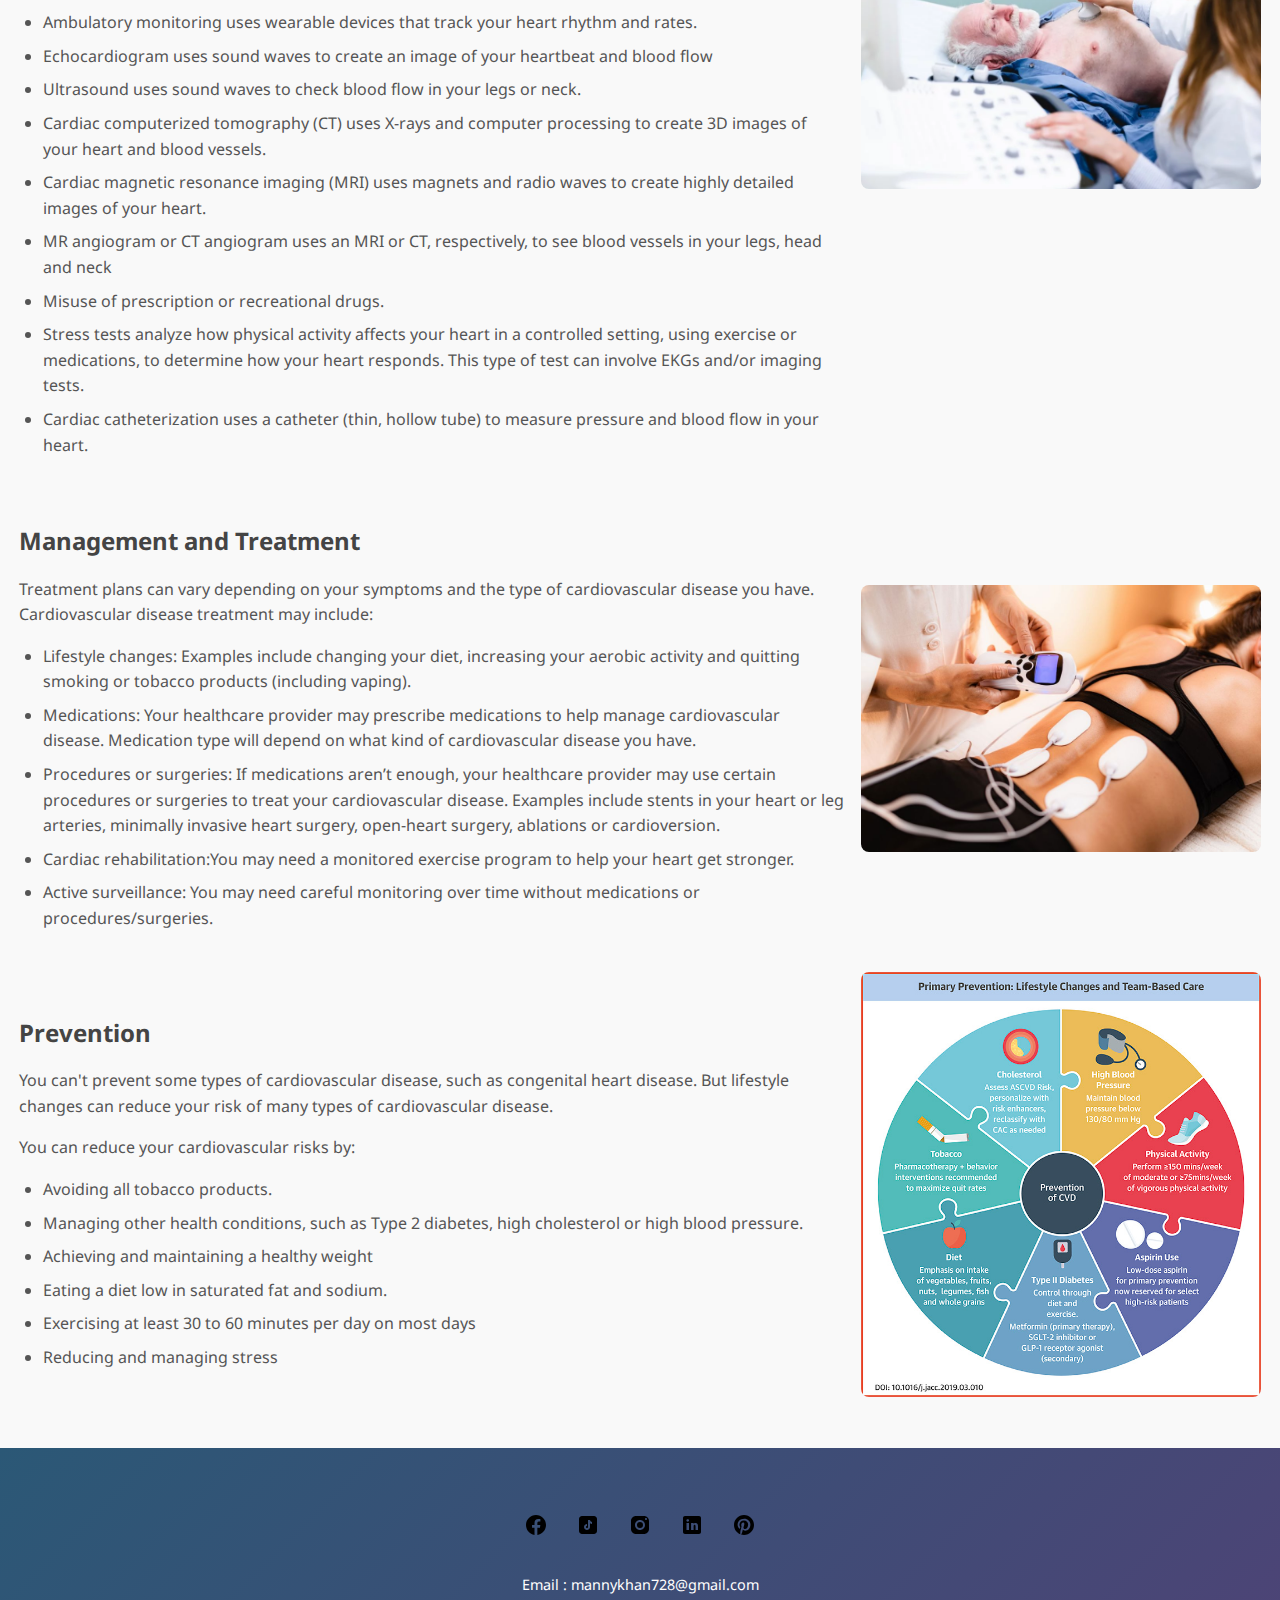
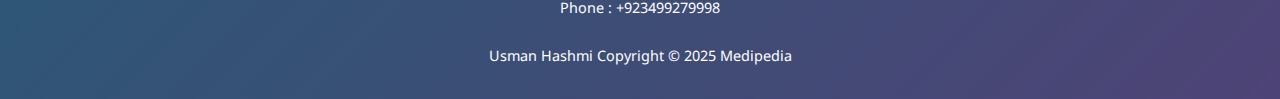
==== commit c7b01883: "Client Facebook Profile, Email, Phone and Client name in Copyright section added in footer" ====
--- a/cardiovascular.html
+++ b/cardiovascular.html
@@ -151,14 +151,16 @@
     <footer>
         <div class="social-icons">
             <div class="social-icons">
-                <a href="https://www.facebook.com/"><img src="images/icons8-facebook.svg" alt="FacebookIcon"></a>
+                <a href="https://www.facebook.com/share/14rx9Ce6eQ7/"><img src="images/icons8-facebook.svg" alt="FacebookIcon"></a>
                 <a href="https://www.tiktok.com/en/"><img src="images/icons8-tiktok.svg" alt="TiktokIcon"></a>
                 <a href="https://www.instagram.com/"><img src="images/icons8-instagram.svg" alt="InstagramIcon"></a>
                 <a href="https://pk.linkedin.com/"><img src="images/icons8-linkedin.svg" alt="LinkedInIcon"></a>
                 <a href="https://www.pinterest.com/"><img src="images/icons8-pinterest.svg" alt="PinterestIcon"></a>
             </div>
         </div>
-        <p>&copy; 2025 Medipedia</p>
+        <p>Email : <a href="mailto:mannykhan728@gmail.com" style="color: white; text-decoration: none;">mannykhan728@gmail.com</a></p>
+        <p>Phone : <a href="tel:+923499279998" style="color: white; text-decoration: none;">+923499279998</a></p> <br>
+        <p>Usman Hashmi Copyright &copy; 2025 Medipedia</p>
     </footer>
 </body>
 </html>
